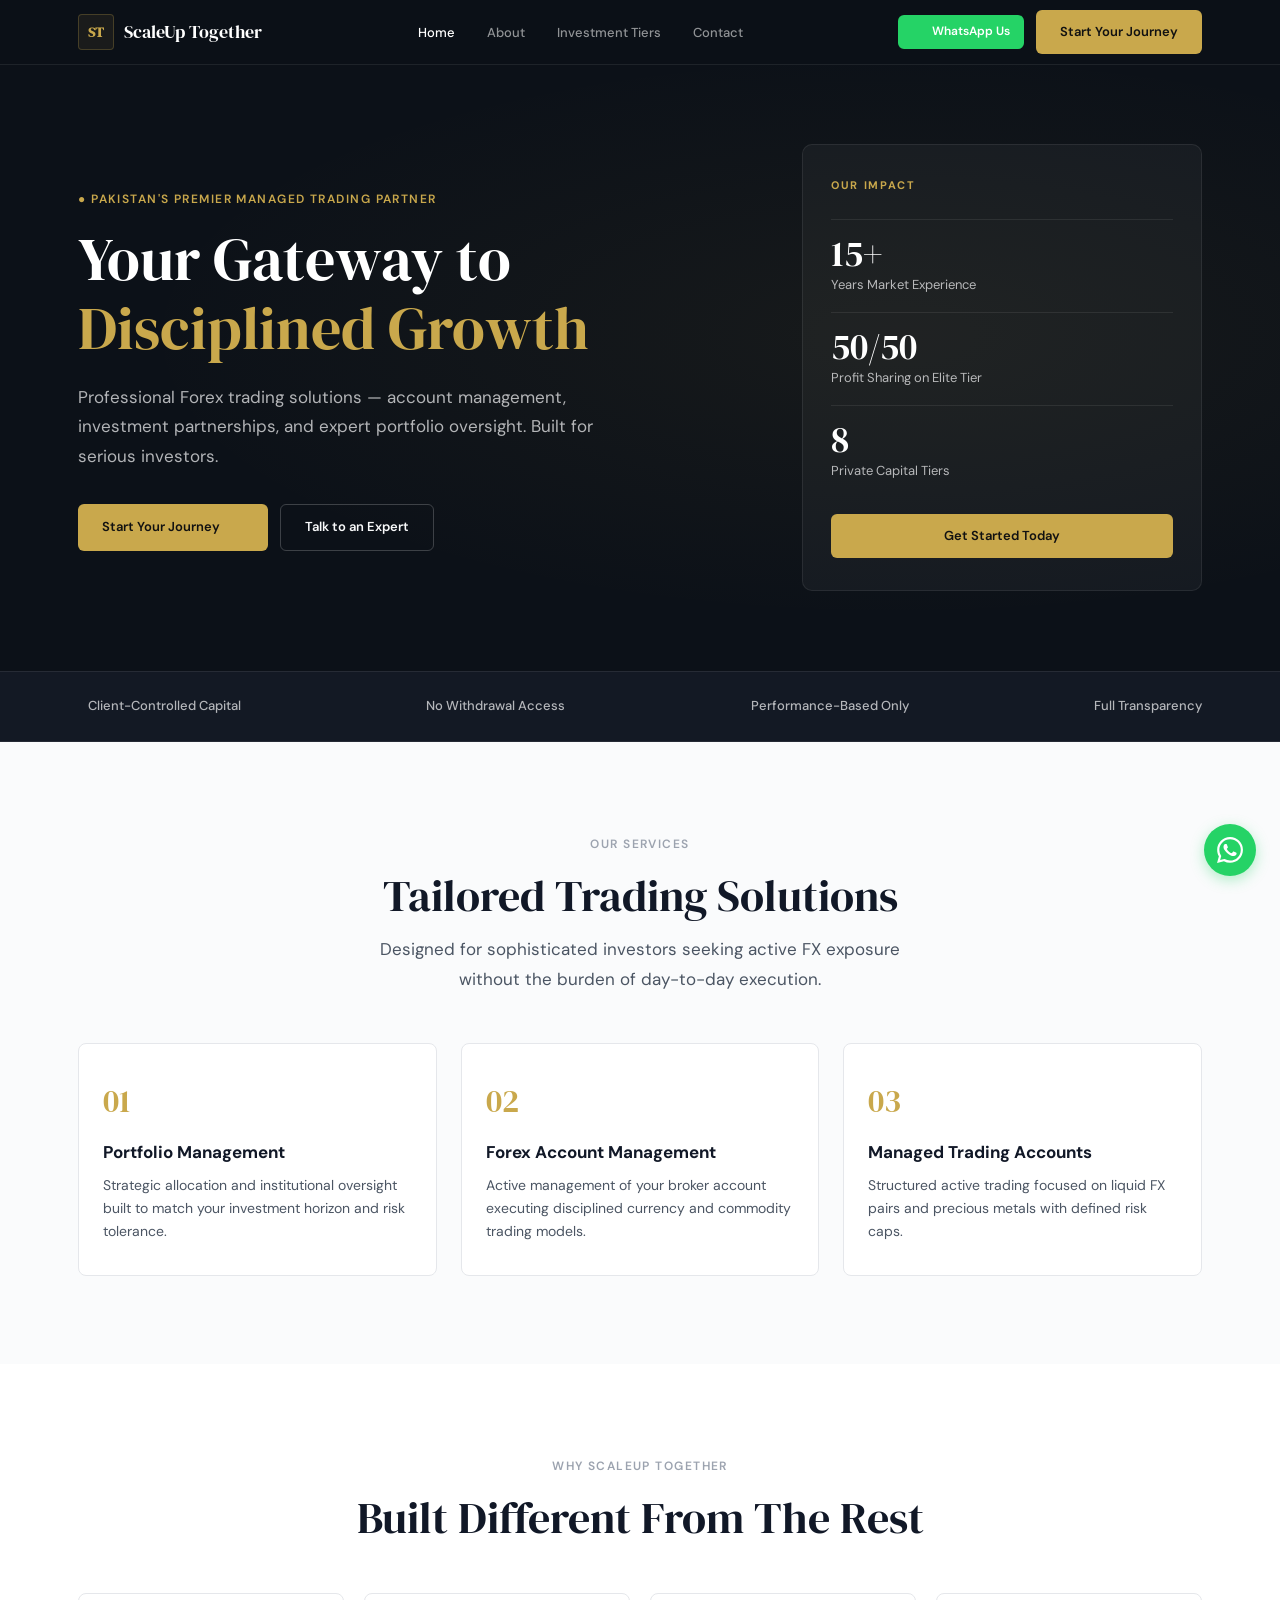
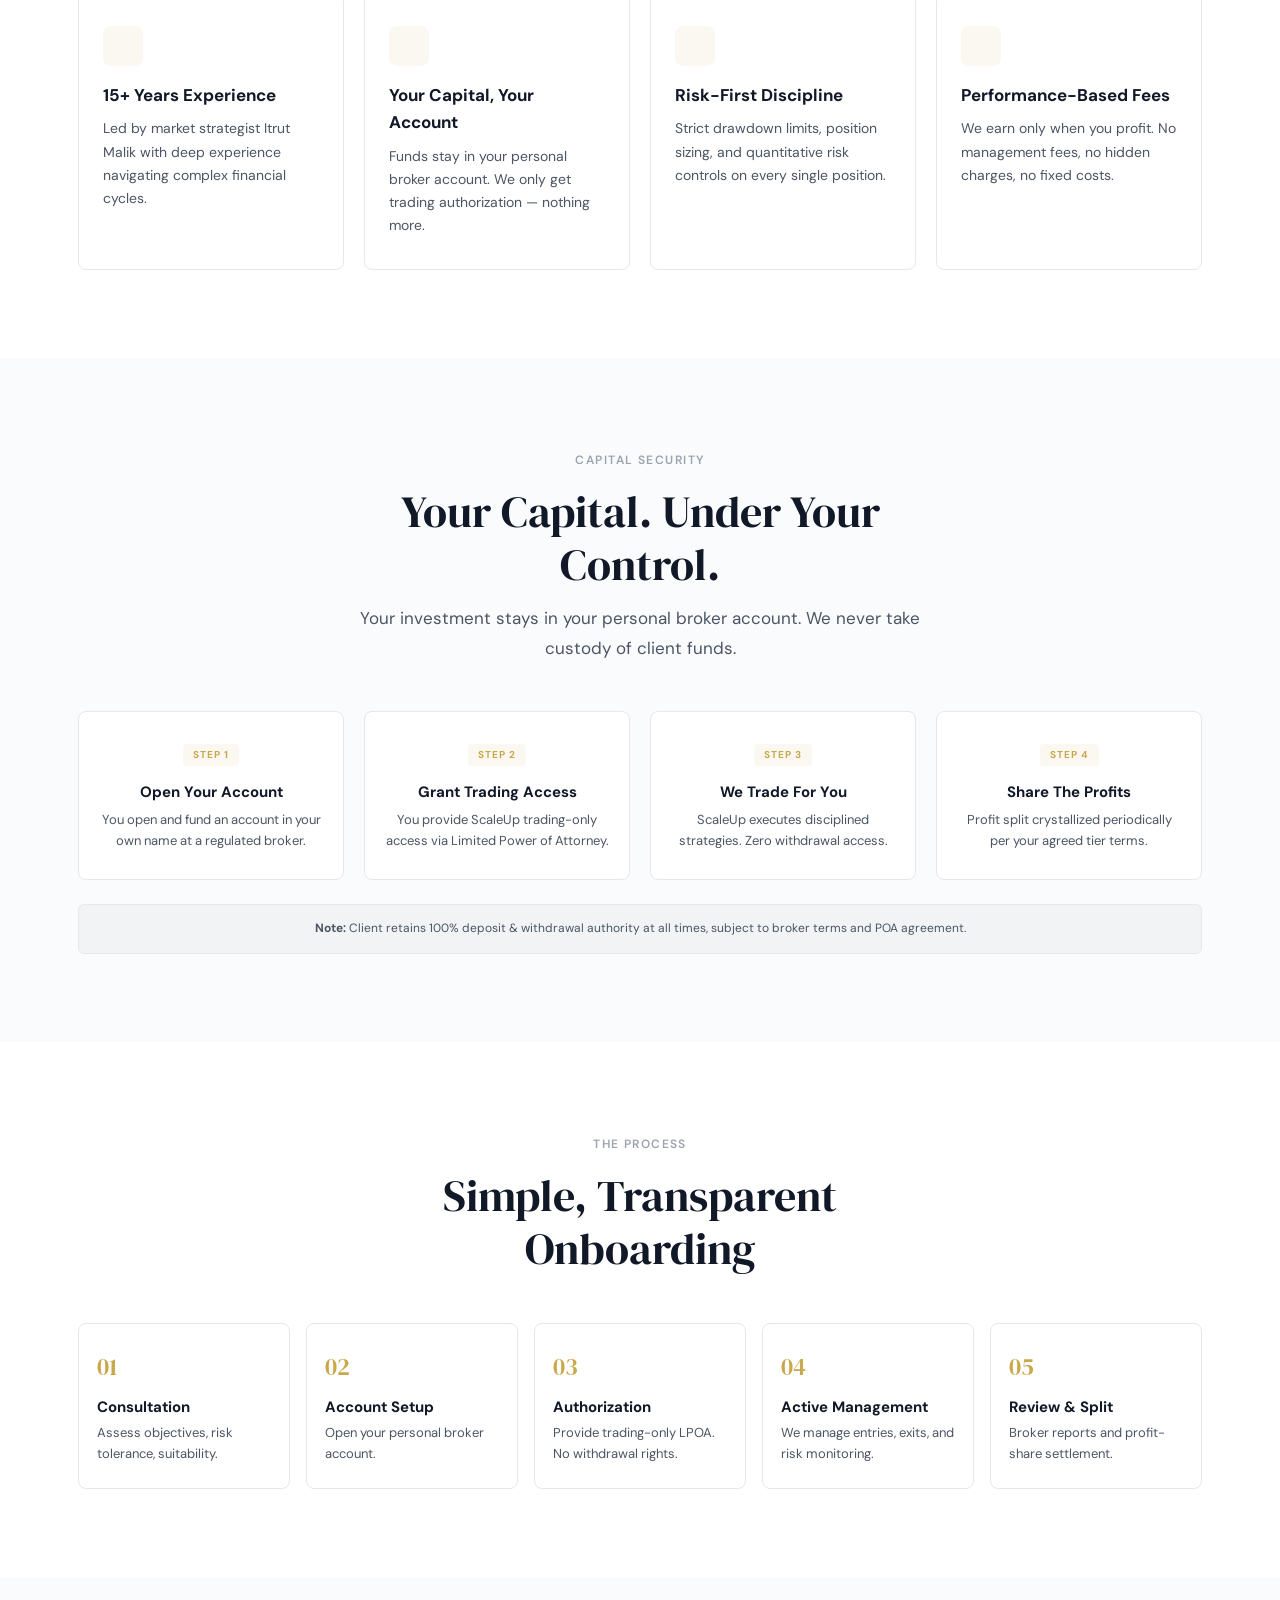
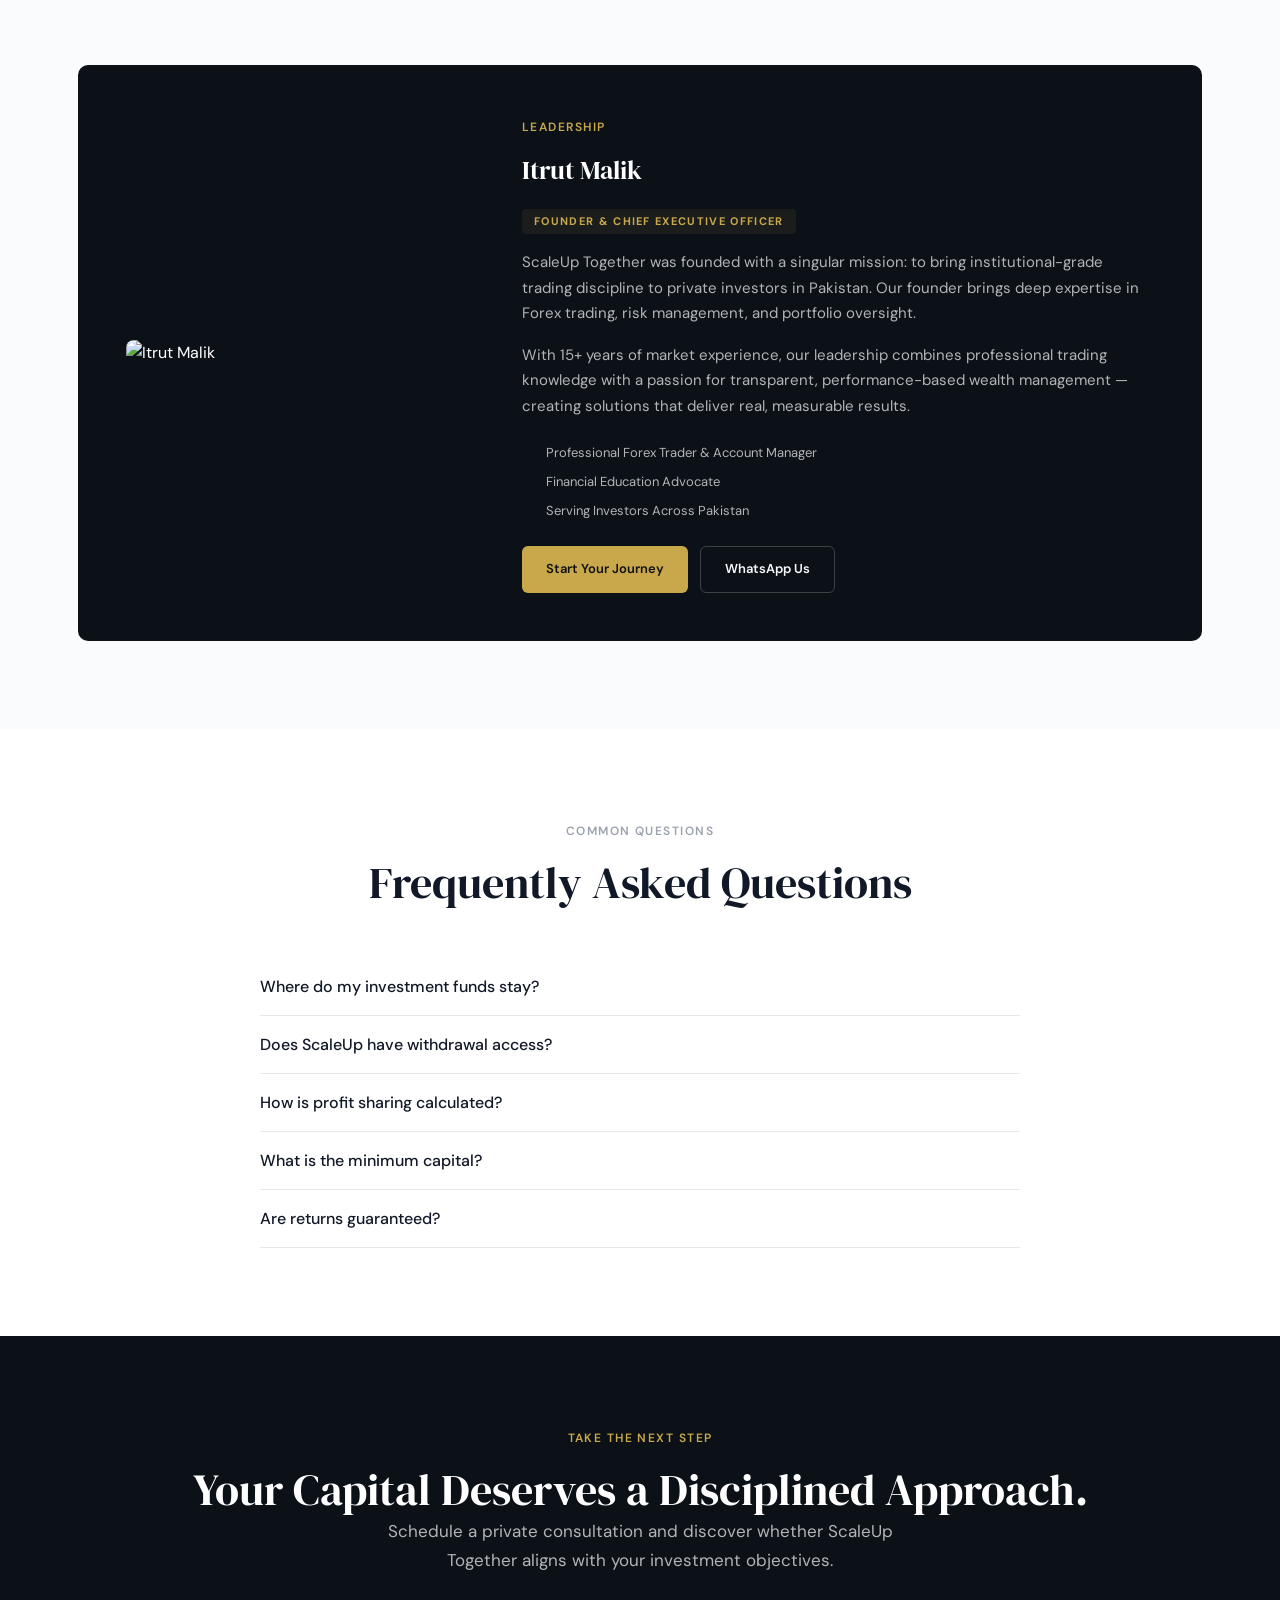
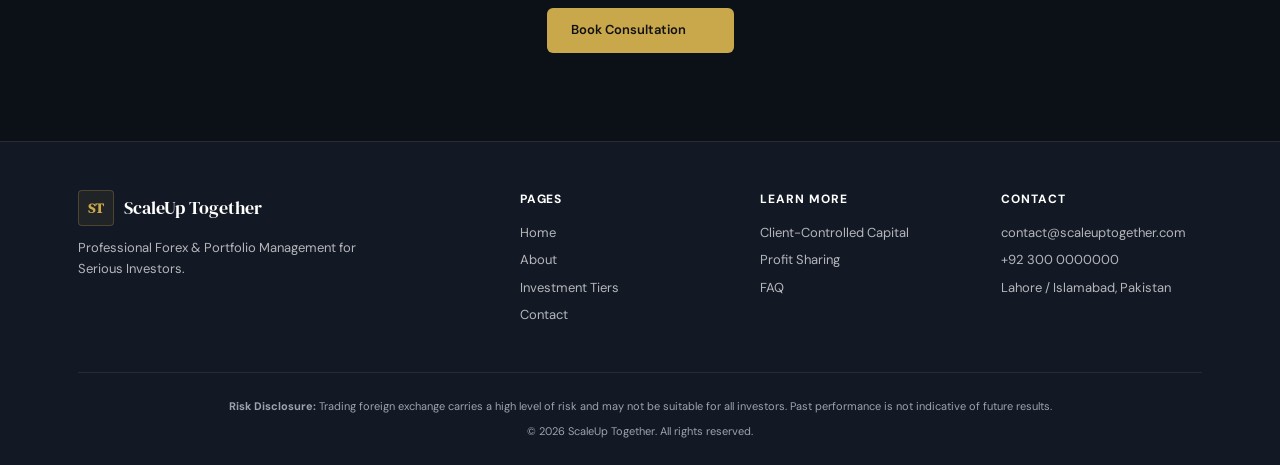
==== legacy-editorial-version/index.html @ 95b77bf8 "Initial commit: ScaleUp Together website Static HTML/CSS/JS site (Stena-template-inspired layout) fo" ====
<!DOCTYPE html>
<html lang="en">
<head>
  <meta charset="UTF-8">
  <meta name="viewport" content="width=device-width, initial-scale=1.0">
  <title>ScaleUp Together — Professional Forex & Portfolio Management</title>
  <meta name="description" content="Professional Forex, managed trading accounts and portfolio management for serious investors. Client-controlled capital.">
  <link rel="stylesheet" href="styles.css">
  <script src="https://unpkg.com/lucide@latest"></script>
  <script src="https://cdnjs.cloudflare.com/ajax/libs/gsap/3.12.5/gsap.min.js"></script>
  <script src="https://cdnjs.cloudflare.com/ajax/libs/gsap/3.12.5/ScrollTrigger.min.js"></script>
</head>
<body>

<!-- NAV -->
<nav class="nav">
  <div class="wrap">
    <a href="index.html" class="logo">
      <div class="logo-icon">ST</div>
      <span>ScaleUp Together</span>
    </a>
    <ul class="nav-links">
      <li><a href="index.html" class="on">Home</a></li>
      <li><a href="about.html">About</a></li>
      <li><a href="tiers.html">Investment Tiers</a></li>
      <li><a href="contact.html">Contact</a></li>
    </ul>
    <div class="nav-right">
      <a href="https://wa.me/923000000000" class="whatsapp-btn"><i data-lucide="message-circle" style="width:14px;height:14px;"></i> WhatsApp Us</a>
      <a href="contact.html" class="btn btn-gold">Start Your Journey</a>
      <button class="mobile-btn" aria-label="Menu"><i data-lucide="menu"></i></button>
    </div>
  </div>
</nav>

<!-- HERO -->
<header class="hero">
  <div class="wrap">
    <div>
      <div class="tag tag-gold">● Pakistan's Premier Managed Trading Partner</div>
      <h1 class="anim">Your Gateway to<br><em>Disciplined Growth</em></h1>
      <p class="sub sub-light anim">Professional Forex trading solutions — account management, investment partnerships, and expert portfolio oversight. Built for serious investors.</p>
      <div class="hero-btns anim">
        <a href="contact.html" class="btn btn-gold">Start Your Journey <i data-lucide="arrow-right" style="width:16px;height:16px;"></i></a>
        <a href="contact.html" class="btn btn-outline-light">Talk to an Expert</a>
      </div>
    </div>

    <div class="stats-card anim">
      <div class="stats-card-head">Our Impact</div>
      <div class="stat-block">
        <div class="stat-val">15+</div>
        <div class="stat-lbl">Years Market Experience</div>
      </div>
      <div class="stat-block">
        <div class="stat-val">50/50</div>
        <div class="stat-lbl">Profit Sharing on Elite Tier</div>
      </div>
      <div class="stat-block">
        <div class="stat-val">8</div>
        <div class="stat-lbl">Private Capital Tiers</div>
      </div>
      <a href="contact.html" class="btn btn-gold" style="width:100%; margin-top:1rem; justify-content:center;">Get Started Today</a>
    </div>
  </div>
</header>

<!-- TRUST BAR -->
<div class="trust-bar">
  <div class="wrap">
    <div class="trust-item"><i data-lucide="shield-check"></i><span>Client-Controlled Capital</span></div>
    <div class="trust-item"><i data-lucide="lock"></i><span>No Withdrawal Access</span></div>
    <div class="trust-item"><i data-lucide="trending-up"></i><span>Performance-Based Only</span></div>
    <div class="trust-item"><i data-lucide="eye"></i><span>Full Transparency</span></div>
  </div>
</div>

<!-- SERVICES (Light section) -->
<section class="sec sec-light" id="services">
  <div class="wrap">
    <div class="sec-head center">
      <div class="tag tag-dark">Our Services</div>
      <h2>Tailored Trading Solutions</h2>
      <p class="sub sub-dark" style="margin:0 auto;">Designed for sophisticated investors seeking active FX exposure without the burden of day-to-day execution.</p>
    </div>
    <div class="card-grid-3">
      <div class="card anim">
        <div class="card-num">01</div>
        <h4>Portfolio Management</h4>
        <p>Strategic allocation and institutional oversight built to match your investment horizon and risk tolerance.</p>
      </div>
      <div class="card anim">
        <div class="card-num">02</div>
        <h4>Forex Account Management</h4>
        <p>Active management of your broker account executing disciplined currency and commodity trading models.</p>
      </div>
      <div class="card anim">
        <div class="card-num">03</div>
        <h4>Managed Trading Accounts</h4>
        <p>Structured active trading focused on liquid FX pairs and precious metals with defined risk caps.</p>
      </div>
    </div>
  </div>
</section>

<!-- WHY CHOOSE US (White section) -->
<section class="sec sec-white">
  <div class="wrap">
    <div class="sec-head center">
      <div class="tag tag-dark">Why ScaleUp Together</div>
      <h2>Built Different From The Rest</h2>
    </div>
    <div class="card-grid-4">
      <div class="card anim">
        <div class="card-icon"><i data-lucide="award"></i></div>
        <h4>15+ Years Experience</h4>
        <p>Led by market strategist Itrut Malik with deep experience navigating complex financial cycles.</p>
      </div>
      <div class="card anim">
        <div class="card-icon"><i data-lucide="shield-check"></i></div>
        <h4>Your Capital, Your Account</h4>
        <p>Funds stay in your personal broker account. We only get trading authorization — nothing more.</p>
      </div>
      <div class="card anim">
        <div class="card-icon"><i data-lucide="bar-chart-3"></i></div>
        <h4>Risk-First Discipline</h4>
        <p>Strict drawdown limits, position sizing, and quantitative risk controls on every single position.</p>
      </div>
      <div class="card anim">
        <div class="card-icon"><i data-lucide="percent"></i></div>
        <h4>Performance-Based Fees</h4>
        <p>We earn only when you profit. No management fees, no hidden charges, no fixed costs.</p>
      </div>
    </div>
  </div>
</section>

<!-- CLIENT CONTROL (Light section) -->
<section class="sec sec-light" id="capital">
  <div class="wrap">
    <div class="sec-head center">
      <div class="tag tag-dark">Capital Security</div>
      <h2>Your Capital. Under Your Control.</h2>
      <p class="sub sub-dark" style="margin:0 auto;">Your investment stays in your personal broker account. We never take custody of client funds.</p>
    </div>
    <div class="flow-wrap">
      <div class="flow-card anim">
        <div class="flow-step">Step 1</div>
        <h4>Open Your Account</h4>
        <p>You open and fund an account in your own name at a regulated broker.</p>
      </div>
      <div class="flow-card anim">
        <div class="flow-step">Step 2</div>
        <h4>Grant Trading Access</h4>
        <p>You provide ScaleUp trading-only access via Limited Power of Attorney.</p>
      </div>
      <div class="flow-card anim">
        <div class="flow-step">Step 3</div>
        <h4>We Trade For You</h4>
        <p>ScaleUp executes disciplined strategies. Zero withdrawal access.</p>
      </div>
      <div class="flow-card anim">
        <div class="flow-step">Step 4</div>
        <h4>Share The Profits</h4>
        <p>Profit split crystallized periodically per your agreed tier terms.</p>
      </div>
    </div>
    <div class="notice">
      <strong>Note:</strong> Client retains 100% deposit & withdrawal authority at all times, subject to broker terms and POA agreement.
    </div>
  </div>
</section>

<!-- HOW IT WORKS -->
<section class="sec sec-white" id="process">
  <div class="wrap">
    <div class="sec-head center">
      <div class="tag tag-dark">The Process</div>
      <h2>Simple, Transparent Onboarding</h2>
    </div>
    <div class="steps">
      <div class="step anim"><div class="step-n">01</div><h4>Consultation</h4><p>Assess objectives, risk tolerance, suitability.</p></div>
      <div class="step anim"><div class="step-n">02</div><h4>Account Setup</h4><p>Open your personal broker account.</p></div>
      <div class="step anim"><div class="step-n">03</div><h4>Authorization</h4><p>Provide trading-only LPOA. No withdrawal rights.</p></div>
      <div class="step anim"><div class="step-n">04</div><h4>Active Management</h4><p>We manage entries, exits, and risk monitoring.</p></div>
      <div class="step anim"><div class="step-n">05</div><h4>Review & Split</h4><p>Broker reports and profit-share settlement.</p></div>
    </div>
  </div>
</section>

<!-- FOUNDER (Dark section) -->
<section class="sec sec-light" id="founder">
  <div class="wrap">
    <div class="founder-block anim">
      <div class="founder-img"><img src="assets/founder.png" alt="Itrut Malik"></div>
      <div>
        <div class="tag tag-gold">Leadership</div>
        <h3>Itrut Malik</h3>
        <div class="founder-role">Founder & Chief Executive Officer</div>
        <p class="founder-bio" style="margin-bottom:1rem;">ScaleUp Together was founded with a singular mission: to bring institutional-grade trading discipline to private investors in Pakistan. Our founder brings deep expertise in Forex trading, risk management, and portfolio oversight.</p>
        <p class="founder-bio">With 15+ years of market experience, our leadership combines professional trading knowledge with a passion for transparent, performance-based wealth management — creating solutions that deliver real, measurable results.</p>
        <div style="margin-top:1.5rem; display:flex; flex-direction:column; gap:0.5rem;">
          <div style="display:flex; align-items:center; gap:0.5rem; font-size:0.8125rem; color:var(--text-white-m);"><i data-lucide="trending-up" style="width:16px;height:16px;color:var(--gold);"></i> Professional Forex Trader & Account Manager</div>
          <div style="display:flex; align-items:center; gap:0.5rem; font-size:0.8125rem; color:var(--text-white-m);"><i data-lucide="users" style="width:16px;height:16px;color:var(--gold);"></i> Financial Education Advocate</div>
          <div style="display:flex; align-items:center; gap:0.5rem; font-size:0.8125rem; color:var(--text-white-m);"><i data-lucide="target" style="width:16px;height:16px;color:var(--gold);"></i> Serving Investors Across Pakistan</div>
        </div>
        <div style="margin-top:1.5rem; display:flex; gap:0.75rem;">
          <a href="contact.html" class="btn btn-gold">Start Your Journey</a>
          <a href="https://wa.me/923000000000" class="btn btn-outline-light">WhatsApp Us</a>
        </div>
      </div>
    </div>
  </div>
</section>

<!-- FAQ -->
<section class="sec sec-white" id="faq">
  <div class="wrap">
    <div class="sec-head center">
      <div class="tag tag-dark">Common Questions</div>
      <h2>Frequently Asked Questions</h2>
    </div>
    <div class="faq-list">
      <div class="faq-item"><button class="faq-btn"><span>Where do my investment funds stay?</span><i data-lucide="plus"></i></button><div class="faq-ans"><p>Your funds remain 100% in your own personal broker account. ScaleUp Together never takes custody of client capital.</p></div></div>
      <div class="faq-item"><button class="faq-btn"><span>Does ScaleUp have withdrawal access?</span><i data-lucide="plus"></i></button><div class="faq-ans"><p>No. You grant trading-only access via LPOA. Only you have deposit and withdrawal authority.</p></div></div>
      <div class="faq-item"><button class="faq-btn"><span>How is profit sharing calculated?</span><i data-lucide="plus"></i></button><div class="faq-ans"><p>Based on net-new profits using a High-Water Mark rule. Your share depends on your selected capital tier.</p></div></div>
      <div class="faq-item"><button class="faq-btn"><span>What is the minimum capital?</span><i data-lucide="plus"></i></button><div class="faq-ans"><p>The Starter Tier begins at $2,500. The recommended Elite Tier is $10,000 with an even 50/50 profit split.</p></div></div>
      <div class="faq-item"><button class="faq-btn"><span>Are returns guaranteed?</span><i data-lucide="plus"></i></button><div class="faq-ans"><p>No. Trading involves risk. We focus on disciplined risk management and capital preservation, not guarantees.</p></div></div>
    </div>
  </div>
</section>

<!-- CTA -->
<section class="cta-sec">
  <div class="wrap">
    <div class="tag tag-gold">Take The Next Step</div>
    <h2 class="anim" style="color:#fff;">Your Capital Deserves a Disciplined Approach.</h2>
    <p class="sub sub-light anim">Schedule a private consultation and discover whether ScaleUp Together aligns with your investment objectives.</p>
    <a href="contact.html" class="btn btn-gold anim">Book Consultation <i data-lucide="arrow-right" style="width:16px;height:16px;"></i></a>
  </div>
</section>

<!-- FOOTER -->
<footer class="footer">
  <div class="wrap">
    <div class="footer-grid">
      <div class="footer-brand">
        <div class="logo"><div class="logo-icon">ST</div><span>ScaleUp Together</span></div>
        <p>Professional Forex & Portfolio Management for Serious Investors.</p>
      </div>
      <div class="footer-col"><h5>Pages</h5><ul><li><a href="index.html">Home</a></li><li><a href="about.html">About</a></li><li><a href="tiers.html">Investment Tiers</a></li><li><a href="contact.html">Contact</a></li></ul></div>
      <div class="footer-col"><h5>Learn More</h5><ul><li><a href="#capital">Client-Controlled Capital</a></li><li><a href="tiers.html">Profit Sharing</a></li><li><a href="#faq">FAQ</a></li></ul></div>
      <div class="footer-col"><h5>Contact</h5><ul><li>contact@scaleuptogether.com</li><li>+92 300 0000000</li><li>Lahore / Islamabad, Pakistan</li></ul></div>
    </div>
    <div class="footer-bottom">
      <p><strong>Risk Disclosure:</strong> Trading foreign exchange carries a high level of risk and may not be suitable for all investors. Past performance is not indicative of future results.</p>
      <p style="margin-top:0.4rem;">&copy; 2026 ScaleUp Together. All rights reserved.</p>
    </div>
  </div>
</footer>

<!-- WhatsApp Float -->
<a href="https://wa.me/923000000000" class="wa-float" target="_blank" title="Chat on WhatsApp">
  <svg viewBox="0 0 24 24" fill="currentColor"><path d="M17.472 14.382c-.297-.149-1.758-.867-2.03-.967-.273-.099-.471-.148-.67.15-.197.297-.767.966-.94 1.164-.173.199-.347.223-.644.075-.297-.15-1.255-.463-2.39-1.475-.883-.788-1.48-1.761-1.653-2.059-.173-.297-.018-.458.13-.606.134-.133.298-.347.446-.52.149-.174.198-.298.298-.497.099-.198.05-.371-.025-.52-.075-.149-.669-1.612-.916-2.207-.242-.579-.487-.5-.669-.51-.173-.008-.371-.01-.57-.01-.198 0-.52.074-.792.372-.272.297-1.04 1.016-1.04 2.479 0 1.462 1.065 2.875 1.213 3.074.149.198 2.096 3.2 5.077 4.487.709.306 1.262.489 1.694.625.712.227 1.36.195 1.871.118.571-.085 1.758-.719 2.006-1.413.248-.694.248-1.289.173-1.413-.074-.124-.272-.198-.57-.347m-5.421 7.403h-.004a9.87 9.87 0 01-5.031-1.378l-.361-.214-3.741.982.998-3.648-.235-.374a9.86 9.86 0 01-1.51-5.26c.001-5.45 4.436-9.884 9.888-9.884 2.64 0 5.122 1.03 6.988 2.898a9.825 9.825 0 012.893 6.994c-.003 5.45-4.437 9.884-9.885 9.884m8.413-18.297A11.815 11.815 0 0012.05 0C5.495 0 .16 5.335.157 11.892c0 2.096.547 4.142 1.588 5.945L.057 24l6.305-1.654a11.882 11.882 0 005.683 1.448h.005c6.554 0 11.89-5.335 11.893-11.893a11.821 11.821 0 00-3.48-8.413Z"/></svg>
</a>

<script src="app.js"></script>
</body>
</html>
---- legacy-editorial-version/styles.css ----
/*
  ScaleUp Together — Design System v3
  Direction: SM Trading Hub structure + Precision FX clean professional feel
  Mix of dark hero areas with clean white content sections
  Subtle gold accents (not overwhelming), professional sans-serif typography
*/

@import url('https://fonts.googleapis.com/css2?family=DM+Sans:ital,opsz,wght@0,9..40,300;0,9..40,400;0,9..40,500;0,9..40,600;0,9..40,700;1,9..40,400&family=DM+Serif+Display:ital@0;1&display=swap');

:root {
  /* Dark palette (hero, nav, footer) */
  --dark-900: #0C1118;
  --dark-800: #131924;
  --dark-700: #1B2332;
  --dark-600: #243044;
  --dark-500: #334155;

  /* Light palette (content sections) */
  --light-50:  #FAFBFC;
  --light-100: #F1F3F5;
  --light-200: #E5E8EC;
  --light-300: #D1D5DB;

  /* Accent */
  --gold:      #C9A84C;
  --gold-soft: #D4B96A;
  --gold-bg:   rgba(201, 168, 76, 0.08);
  --gold-border: rgba(201, 168, 76, 0.25);

  /* Text */
  --text-dark:   #111827;
  --text-body:   #4B5563;
  --text-muted:  #9CA3AF;
  --text-white:  #F9FAFB;
  --text-white-m: rgba(249, 250, 251, 0.7);

  /* Borders */
  --border-dark:  rgba(255,255,255,0.08);
  --border-light: #E5E7EB;

  /* Fonts */
  --heading: 'DM Serif Display', Georgia, serif;
  --body:    'DM Sans', -apple-system, BlinkMacSystemFont, sans-serif;

  --ease: cubic-bezier(0.16, 1, 0.3, 1);
}

/* Reset */
*, *::before, *::after { box-sizing: border-box; margin: 0; padding: 0; }
html { font-size: 16px; scroll-behavior: smooth; }
body { font-family: var(--body); line-height: 1.6; color: var(--text-dark); -webkit-font-smoothing: antialiased; overflow-x: hidden; background: #fff; }
a { color: inherit; text-decoration: none; }
ul { list-style: none; }
img { max-width: 100%; display: block; }
button { cursor: pointer; border: none; background: none; font-family: inherit; }

/* Typography */
h1, h2, h3 { font-family: var(--heading); font-weight: 400; }
h1 { font-size: clamp(2.5rem, 5vw, 3.75rem); line-height: 1.15; }
h2 { font-size: clamp(2rem, 3.5vw, 2.75rem); line-height: 1.2; }
h3 { font-size: clamp(1.375rem, 2vw, 1.75rem); line-height: 1.3; }

.tag {
  display: inline-flex;
  align-items: center;
  gap: 6px;
  font-size: 0.75rem;
  font-weight: 600;
  text-transform: uppercase;
  letter-spacing: 0.12em;
  margin-bottom: 1rem;
}
.tag-gold { color: var(--gold); }
.tag-dark { color: var(--text-muted); }

.sub { font-size: 1.0625rem; line-height: 1.75; max-width: 560px; }
.sub-light { color: var(--text-white-m); }
.sub-dark { color: var(--text-body); }

/* Layout */
.wrap { max-width: 1180px; margin: 0 auto; padding: 0 1.75rem; }
.sec { padding: 5.5rem 0; }
.sec-dark { background: var(--dark-900); color: var(--text-white); }
.sec-light { background: var(--light-50); }
.sec-white { background: #FFFFFF; }

/* Buttons */
.btn {
  display: inline-flex; align-items: center; gap: 0.5rem;
  padding: 0.75rem 1.5rem;
  font-size: 0.8125rem; font-weight: 600;
  border-radius: 6px;
  transition: all 0.25s var(--ease);
}
.btn-gold {
  background: var(--gold);
  color: #111;
}
.btn-gold:hover { background: var(--gold-soft); transform: translateY(-1px); box-shadow: 0 6px 20px rgba(201,168,76,0.25); }

.btn-outline-light {
  background: transparent;
  color: var(--text-white);
  border: 1px solid rgba(255,255,255,0.2);
}
.btn-outline-light:hover { border-color: var(--gold); color: var(--gold); }

.btn-outline-dark {
  background: transparent;
  color: var(--text-dark);
  border: 1px solid var(--border-light);
}
.btn-outline-dark:hover { border-color: var(--gold); color: var(--gold); }

.btn-dark {
  background: var(--dark-900);
  color: #fff;
}
.btn-dark:hover { background: var(--dark-800); }

/* ═══ NAV ═══ */
.nav {
  position: fixed; top: 0; left: 0; right: 0; z-index: 100;
  background: rgba(12, 17, 24, 0.95);
  backdrop-filter: blur(12px);
  border-bottom: 1px solid var(--border-dark);
}
.nav .wrap {
  display: flex; align-items: center; justify-content: space-between;
  height: 64px;
}
.logo { display: flex; align-items: center; gap: 10px; }
.logo-icon {
  width: 36px; height: 36px;
  background: var(--gold-bg);
  border: 1px solid var(--gold-border);
  display: flex; align-items: center; justify-content: center;
  border-radius: 4px;
  font-family: var(--heading); font-size: 0.875rem; color: var(--gold); font-weight: 700;
}
.logo span { font-family: var(--heading); font-size: 1.125rem; color: #fff; }

.nav-links { display: flex; gap: 2rem; }
.nav-links a {
  font-size: 0.8125rem; font-weight: 500; color: rgba(255,255,255,0.55);
  transition: color 0.2s;
}
.nav-links a:hover, .nav-links a.on { color: #fff; }

.nav-right { display: flex; align-items: center; gap: 0.75rem; }
.whatsapp-btn {
  display: inline-flex; align-items: center; gap: 6px;
  padding: 7px 14px;
  background: #25D366; color: #fff;
  border-radius: 6px; font-size: 0.75rem; font-weight: 600;
}
.whatsapp-btn:hover { background: #22c55e; }

.mobile-btn { display: none; color: #fff; font-size: 1.375rem; }

/* ═══ HERO ═══ */
.hero {
  background: var(--dark-900);
  padding: 9rem 0 5rem 0;
  position: relative;
  overflow: hidden;
}
.hero::before {
  content: '';
  position: absolute; inset: 0;
  background: radial-gradient(ellipse at 70% 50%, rgba(201,168,76,0.06) 0%, transparent 60%);
}
.hero .wrap {
  display: grid; grid-template-columns: 1fr 400px; gap: 3rem; align-items: center;
  position: relative; z-index: 1;
}

.hero h1 { color: #fff; margin-bottom: 1.25rem; }
.hero h1 em { color: var(--gold); font-style: normal; }
.hero .sub { margin-bottom: 2rem; }
.hero-btns { display: flex; gap: 0.75rem; flex-wrap: wrap; }

/* Stats card (SM Trading Hub inspired) */
.stats-card {
  background: rgba(255,255,255,0.04);
  border: 1px solid var(--border-dark);
  border-radius: 10px;
  padding: 2rem 1.75rem;
}
.stats-card-head {
  font-size: 0.6875rem; font-weight: 700; text-transform: uppercase;
  letter-spacing: 0.15em; color: var(--gold);
  margin-bottom: 1.5rem;
}
.stat-block {
  border-top: 1px solid var(--border-dark);
  padding: 1rem 0;
}
.stat-block:first-of-type { border-top: none; padding-top: 0; }
.stat-val {
  font-family: var(--heading);
  font-size: 2.25rem;
  color: #fff;
  line-height: 1;
  margin-bottom: 0.2rem;
}
.stat-lbl {
  font-size: 0.8125rem;
  color: var(--text-white-m);
}

/* ═══ TRUST BAR ═══ */
.trust-bar {
  background: var(--dark-800);
  border-top: 1px solid var(--border-dark);
  border-bottom: 1px solid var(--border-dark);
  padding: 1.5rem 0;
}
.trust-bar .wrap {
  display: flex; justify-content: space-between; align-items: center;
  flex-wrap: wrap; gap: 1rem;
}
.trust-item {
  display: flex; align-items: center; gap: 0.625rem;
}
.trust-item svg { width: 20px; height: 20px; color: var(--gold); }
.trust-item span {
  font-size: 0.8125rem; font-weight: 500; color: var(--text-white-m);
}

/* ═══ LIGHT SECTION CARDS ═══ */
.sec-head {
  max-width: 580px;
  margin-bottom: 3rem;
}
.sec-head.center { text-align: center; margin-left: auto; margin-right: auto; }
.sec-head h2 { margin-bottom: 0.75rem; }

.card-grid-3 { display: grid; grid-template-columns: repeat(3,1fr); gap: 1.5rem; }
.card-grid-4 { display: grid; grid-template-columns: repeat(4,1fr); gap: 1.25rem; }

.card {
  background: #fff;
  border: 1px solid var(--border-light);
  border-radius: 8px;
  padding: 2rem 1.5rem;
  transition: all 0.3s var(--ease);
}
.card:hover { border-color: var(--gold-border); box-shadow: 0 4px 16px rgba(0,0,0,0.06); transform: translateY(-2px); }

.card-num {
  font-family: var(--heading);
  font-size: 2rem;
  color: var(--gold);
  margin-bottom: 0.75rem;
}

.card h4 {
  font-family: var(--body);
  font-size: 1.0625rem; font-weight: 700;
  color: var(--text-dark);
  margin-bottom: 0.5rem;
}
.card p { font-size: 0.875rem; color: var(--text-body); line-height: 1.65; }

.card-icon {
  width: 40px; height: 40px;
  background: var(--gold-bg);
  border-radius: 8px;
  display: flex; align-items: center; justify-content: center;
  margin-bottom: 1rem;
}
.card-icon svg { width: 20px; height: 20px; color: var(--gold); }

.card-dark {
  background: var(--dark-800);
  border-color: var(--border-dark);
}
.card-dark h4 { color: #fff; }
.card-dark p { color: var(--text-white-m); }
.card-dark:hover { border-color: var(--gold-border); }

/* ═══ FLOW (Capital Control) ═══ */
.flow-wrap {
  display: grid; grid-template-columns: repeat(4,1fr); gap: 1.25rem;
}
.flow-card {
  background: #fff;
  border: 1px solid var(--border-light);
  border-radius: 8px;
  padding: 1.75rem 1.25rem;
  text-align: center;
  position: relative;
}
.flow-step {
  display: inline-block;
  font-size: 0.625rem; font-weight: 700; text-transform: uppercase;
  letter-spacing: 0.1em;
  background: var(--gold-bg);
  color: var(--gold);
  padding: 3px 10px;
  border-radius: 4px;
  margin-bottom: 0.875rem;
}
.flow-card h4 {
  font-family: var(--body); font-weight: 700; font-size: 0.9375rem;
  color: var(--text-dark);
  margin-bottom: 0.35rem;
}
.flow-card p { font-size: 0.8125rem; color: var(--text-body); }

.notice {
  margin-top: 1.5rem;
  padding: 0.875rem 1rem;
  background: var(--light-100);
  border: 1px solid var(--border-light);
  border-radius: 6px;
  font-size: 0.75rem; color: var(--text-body);
  text-align: center;
}

/* ═══ TIER CARDS ═══ */
.tier {
  background: #fff;
  border: 1px solid var(--border-light);
  border-radius: 8px;
  padding: 2rem 1.5rem;
  display: flex; flex-direction: column;
  transition: all 0.3s var(--ease);
  position: relative;
}
.tier:hover { border-color: var(--gold-border); transform: translateY(-2px); box-shadow: 0 4px 20px rgba(0,0,0,0.06); }

.tier.pop {
  border-color: var(--gold);
  box-shadow: 0 0 0 1px var(--gold), 0 4px 20px rgba(201,168,76,0.12);
}
.pop-badge {
  position: absolute; top: -11px; left: 50%; transform: translateX(-50%);
  background: var(--gold); color: #111;
  font-size: 0.5625rem; font-weight: 700; text-transform: uppercase;
  letter-spacing: 0.1em;
  padding: 3px 12px; border-radius: 4px; white-space: nowrap;
}
.tier-name { font-family: var(--heading); font-size: 1.5rem; color: var(--text-dark); }
.tier-amt { font-size: 1.125rem; font-weight: 700; color: var(--gold); margin-bottom: 1.25rem; }
.tier-rows {
  border-top: 1px solid var(--border-light);
  border-bottom: 1px solid var(--border-light);
  padding: 0.75rem 0;
  margin-bottom: 1.25rem;
}
.tier-row { display: flex; justify-content: space-between; font-size: 0.8125rem; padding: 0.25rem 0; }
.tier-row .lbl { color: var(--text-body); }
.tier-row .val { font-weight: 600; color: var(--text-dark); }
.tier .btn { width: 100%; margin-top: auto; justify-content: center; }

/* ═══ CALCULATOR ═══ */
.calc {
  background: var(--dark-900);
  border: 1px solid var(--border-dark);
  border-radius: 10px;
  padding: 2.5rem 2rem;
  max-width: 880px;
  margin: 0 auto;
}
.calc-inner { display: grid; grid-template-columns: 1fr 1fr; gap: 2.5rem; align-items: center; }
.calc label { font-size: 0.6875rem; font-weight: 600; text-transform: uppercase; letter-spacing: 0.08em; color: var(--text-muted); margin-bottom: 0.4rem; display: block; }
.calc-val { font-family: var(--heading); font-size: 1.75rem; color: #fff; margin-bottom: 1rem; }
.range {
  width: 100%; height: 4px; background: var(--dark-600);
  border-radius: 2px; -webkit-appearance: none; outline: none; margin-bottom: 1.5rem;
}
.range::-webkit-slider-thumb {
  -webkit-appearance: none; width: 18px; height: 18px;
  border-radius: 50%; background: var(--gold); cursor: pointer;
}
.calc-out {
  background: var(--dark-800); border: 1px solid var(--border-dark);
  border-radius: 8px; padding: 1.5rem;
}
.calc-row {
  display: flex; justify-content: space-between; align-items: center;
  padding: 0.625rem 0; border-bottom: 1px solid var(--border-dark);
  font-size: 0.8125rem;
}
.calc-row:last-of-type { border-bottom: none; }
.calc-row .lbl { color: var(--text-white-m); }
.calc-row .val { font-weight: 600; color: #fff; }
.calc-row .hl { font-family: var(--heading); font-size: 1.25rem; color: var(--gold); }

/* ═══ STEPS ═══ */
.steps { display: grid; grid-template-columns: repeat(5,1fr); gap: 1rem; }
.step {
  background: #fff; border: 1px solid var(--border-light); border-radius: 8px;
  padding: 1.5rem 1.125rem;
  transition: all 0.3s var(--ease);
}
.step:hover { border-color: var(--gold-border); }
.step-n { font-family: var(--heading); font-size: 1.5rem; color: var(--gold); margin-bottom: 0.5rem; }
.step h4 { font-family: var(--body); font-weight: 700; font-size: 0.9375rem; margin-bottom: 0.25rem; color: var(--text-dark); }
.step p { font-size: 0.8125rem; color: var(--text-body); }

/* ═══ SPLIT SECTION (image + text) ═══ */
.split { display: grid; grid-template-columns: 1fr 1fr; gap: 4rem; align-items: center; }
.split-img {
  border-radius: 8px; overflow: hidden;
  border: 1px solid var(--border-light);
}
.split-img img { width: 100%; }

.principle {
  margin-bottom: 1.5rem;
  padding-left: 1rem;
  border-left: 2px solid var(--gold-border);
}
.principle h4 { font-family: var(--body); font-weight: 700; font-size: 1rem; color: var(--text-dark); margin-bottom: 0.2rem; }
.principle p { font-size: 0.875rem; color: var(--text-body); }

/* ═══ FOUNDER ═══ */
.founder-block {
  display: grid; grid-template-columns: 340px 1fr; gap: 3.5rem; align-items: center;
  background: var(--dark-900); border-radius: 10px;
  padding: 3rem; color: #fff;
}
.founder-img { border-radius: 8px; overflow: hidden; }
.founder-img img { width: 100%; }
.founder-role {
  display: inline-block; font-size: 0.6875rem; font-weight: 700;
  text-transform: uppercase; letter-spacing: 0.12em;
  background: var(--gold-bg); color: var(--gold);
  padding: 4px 12px; border-radius: 4px;
  margin-bottom: 1rem;
}
.founder-block h3 { color: #fff; margin-bottom: 1.25rem; }
.founder-quote {
  font-family: var(--heading);
  font-size: 1.25rem;
  font-style: italic;
  color: rgba(255,255,255,0.85);
  line-height: 1.5;
  margin-bottom: 1.25rem;
  padding-left: 1rem;
  border-left: 2px solid var(--gold-border);
}
.founder-bio { font-size: 0.9375rem; color: var(--text-white-m); line-height: 1.7; }

/* ═══ FAQ ═══ */
.faq-list { max-width: 760px; margin: 0 auto; }
.faq-item { border-bottom: 1px solid var(--border-light); }
.faq-btn {
  width: 100%; padding: 1.125rem 0;
  display: flex; justify-content: space-between; align-items: center;
  text-align: left; font-size: 1rem; font-weight: 500; color: var(--text-dark);
}
.faq-btn:hover { color: var(--gold); }
.faq-btn svg { width: 18px; height: 18px; color: var(--gold); flex-shrink: 0; transition: transform 0.3s; }
.faq-item.open .faq-btn svg { transform: rotate(45deg); }
.faq-ans { max-height: 0; overflow: hidden; transition: max-height 0.35s ease; }
.faq-ans p { padding-bottom: 1.125rem; font-size: 0.875rem; color: var(--text-body); line-height: 1.65; }

/* ═══ CTA ═══ */
.cta-sec {
  background: var(--dark-900);
  padding: 5.5rem 0;
  text-align: center;
  color: #fff;
}
.cta-sec .sub { margin: 0 auto 2rem auto; }

/* ═══ FOOTER ═══ */
.footer {
  background: var(--dark-800);
  border-top: 1px solid var(--border-dark);
  padding: 3rem 0 1.5rem 0;
  color: var(--text-white-m);
  font-size: 0.8125rem;
}
.footer-grid {
  display: grid; grid-template-columns: 2fr repeat(3,1fr); gap: 2.5rem;
  margin-bottom: 2.5rem;
}
.footer-brand p { margin-top: 0.75rem; max-width: 280px; font-size: 0.8125rem; }
.footer-col h5 {
  font-family: var(--body); font-size: 0.75rem; font-weight: 700;
  text-transform: uppercase; letter-spacing: 0.08em;
  color: #fff; margin-bottom: 0.875rem;
}
.footer-col li { margin-bottom: 0.4rem; }
.footer-col a:hover { color: var(--gold); }

.footer-bottom {
  border-top: 1px solid var(--border-dark);
  padding-top: 1.5rem;
  text-align: center;
  font-size: 0.6875rem;
  color: var(--text-muted);
  line-height: 1.7;
}

/* ═══ CONTACT ═══ */
.contact-grid { display: grid; grid-template-columns: 1fr 1fr; gap: 3rem; }
.contact-form { background: #fff; border: 1px solid var(--border-light); border-radius: 8px; padding: 2.25rem 2rem; }
.field { margin-bottom: 1rem; }
.field label { display: block; font-size: 0.6875rem; font-weight: 600; text-transform: uppercase; letter-spacing: 0.06em; color: var(--text-body); margin-bottom: 0.3rem; }
.field input, .field select, .field textarea {
  width: 100%; padding: 0.75rem 0.875rem;
  background: var(--light-50); border: 1px solid var(--border-light);
  border-radius: 6px; color: var(--text-dark);
  font-family: var(--body); font-size: 0.875rem; outline: none;
}
.field input:focus, .field select:focus, .field textarea:focus { border-color: var(--gold); }

.info-card {
  background: #fff; border: 1px solid var(--border-light); border-radius: 8px;
  padding: 1.25rem; margin-bottom: 0.75rem;
  display: flex; gap: 0.875rem; align-items: flex-start;
}
.info-card svg { width: 20px; height: 20px; color: var(--gold); flex-shrink: 0; margin-top: 2px; }
.info-card h4 { font-family: var(--body); font-weight: 700; font-size: 0.9375rem; color: var(--text-dark); margin-bottom: 0.15rem; }
.info-card p { font-size: 0.8125rem; color: var(--text-body); }

/* About page */
.about-hero { background: var(--dark-900); padding: 9rem 0 4rem 0; color: #fff; }
.about-grid { display: grid; grid-template-columns: 360px 1fr; gap: 3.5rem; align-items: start; }
.about-photo { border-radius: 8px; overflow: hidden; position: sticky; top: 90px; }
.about-vals { display: grid; grid-template-columns: 1fr 1fr; gap: 1rem; margin-top: 2rem; }

/* Whatsapp floating */
.wa-float {
  position: fixed; bottom: 24px; right: 24px; z-index: 999;
  width: 52px; height: 52px;
  background: #25D366; border-radius: 50%;
  display: flex; align-items: center; justify-content: center;
  box-shadow: 0 4px 14px rgba(37,211,102,0.35);
  transition: transform 0.2s;
}
.wa-float:hover { transform: scale(1.08); }
.wa-float svg { width: 26px; height: 26px; color: #fff; }

/* ═══ RESPONSIVE ═══ */
@media (max-width: 1024px) {
  .hero .wrap { grid-template-columns: 1fr; }
  .stats-card { max-width: 400px; }
  .card-grid-4, .flow-wrap { grid-template-columns: repeat(2,1fr); }
  .steps { grid-template-columns: repeat(3,1fr); }
  .split, .founder-block, .about-grid, .contact-grid, .calc-inner { grid-template-columns: 1fr; }
  .footer-grid { grid-template-columns: 1fr 1fr; }
}

@media (max-width: 768px) {
  .nav-links { display: none; }
  .mobile-btn { display: block; }
  .card-grid-3, .card-grid-4, .flow-wrap, .steps, .about-vals { grid-template-columns: 1fr; }
  .footer-grid { grid-template-columns: 1fr; }
  .sec { padding: 3.5rem 0; }
  .hero { padding: 7rem 0 3rem 0; }
}
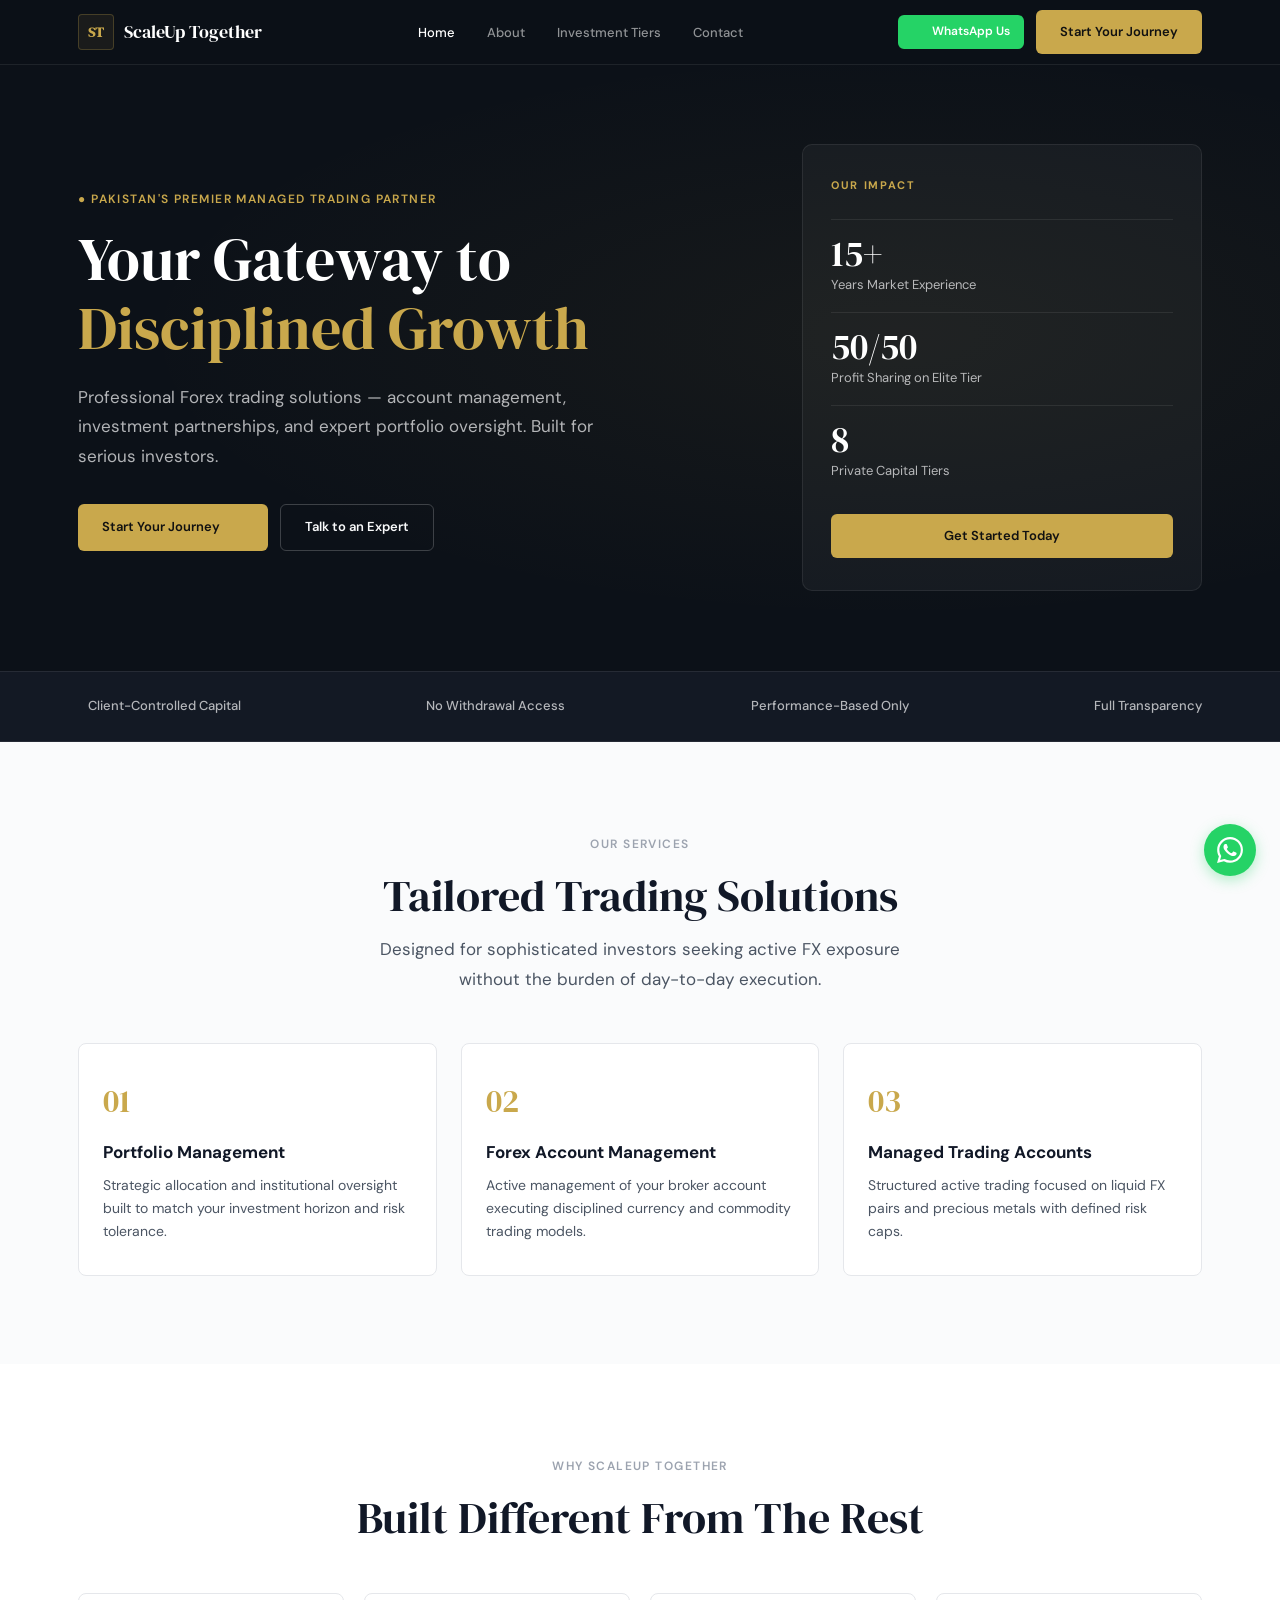
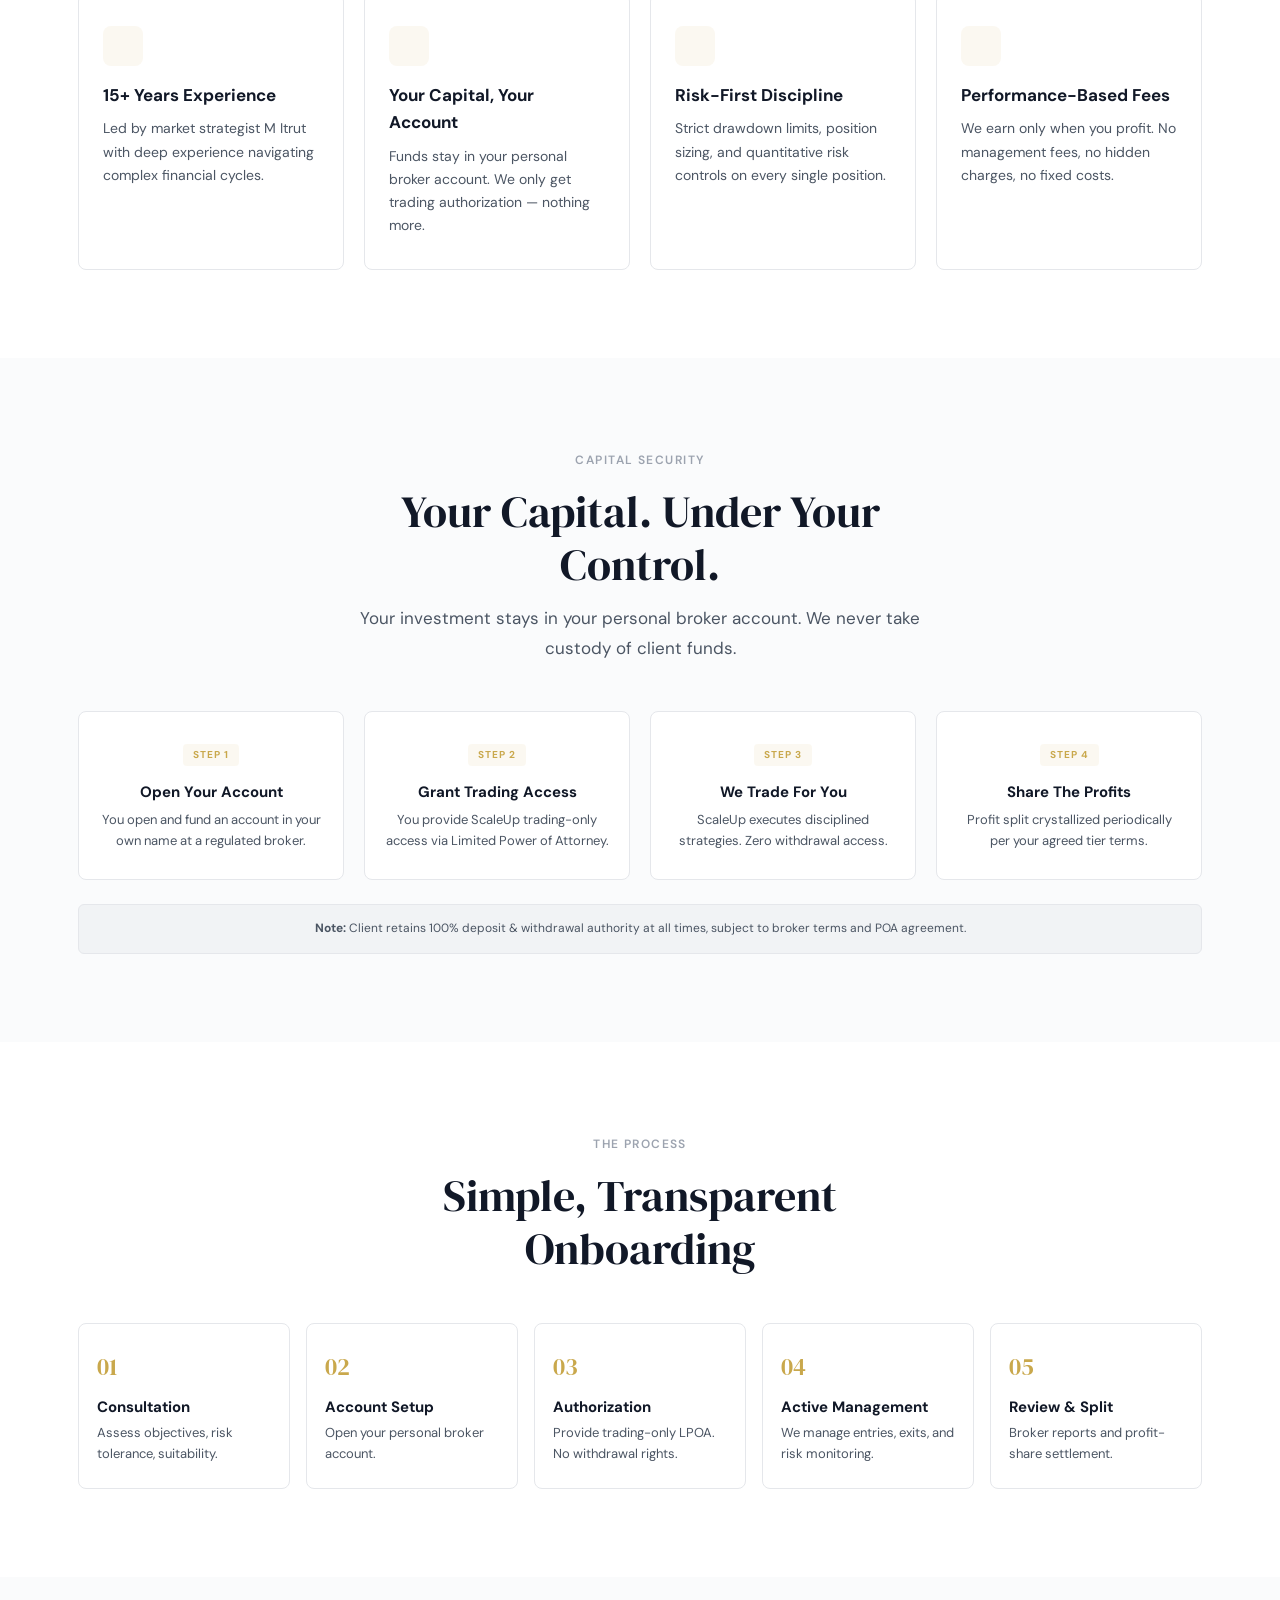
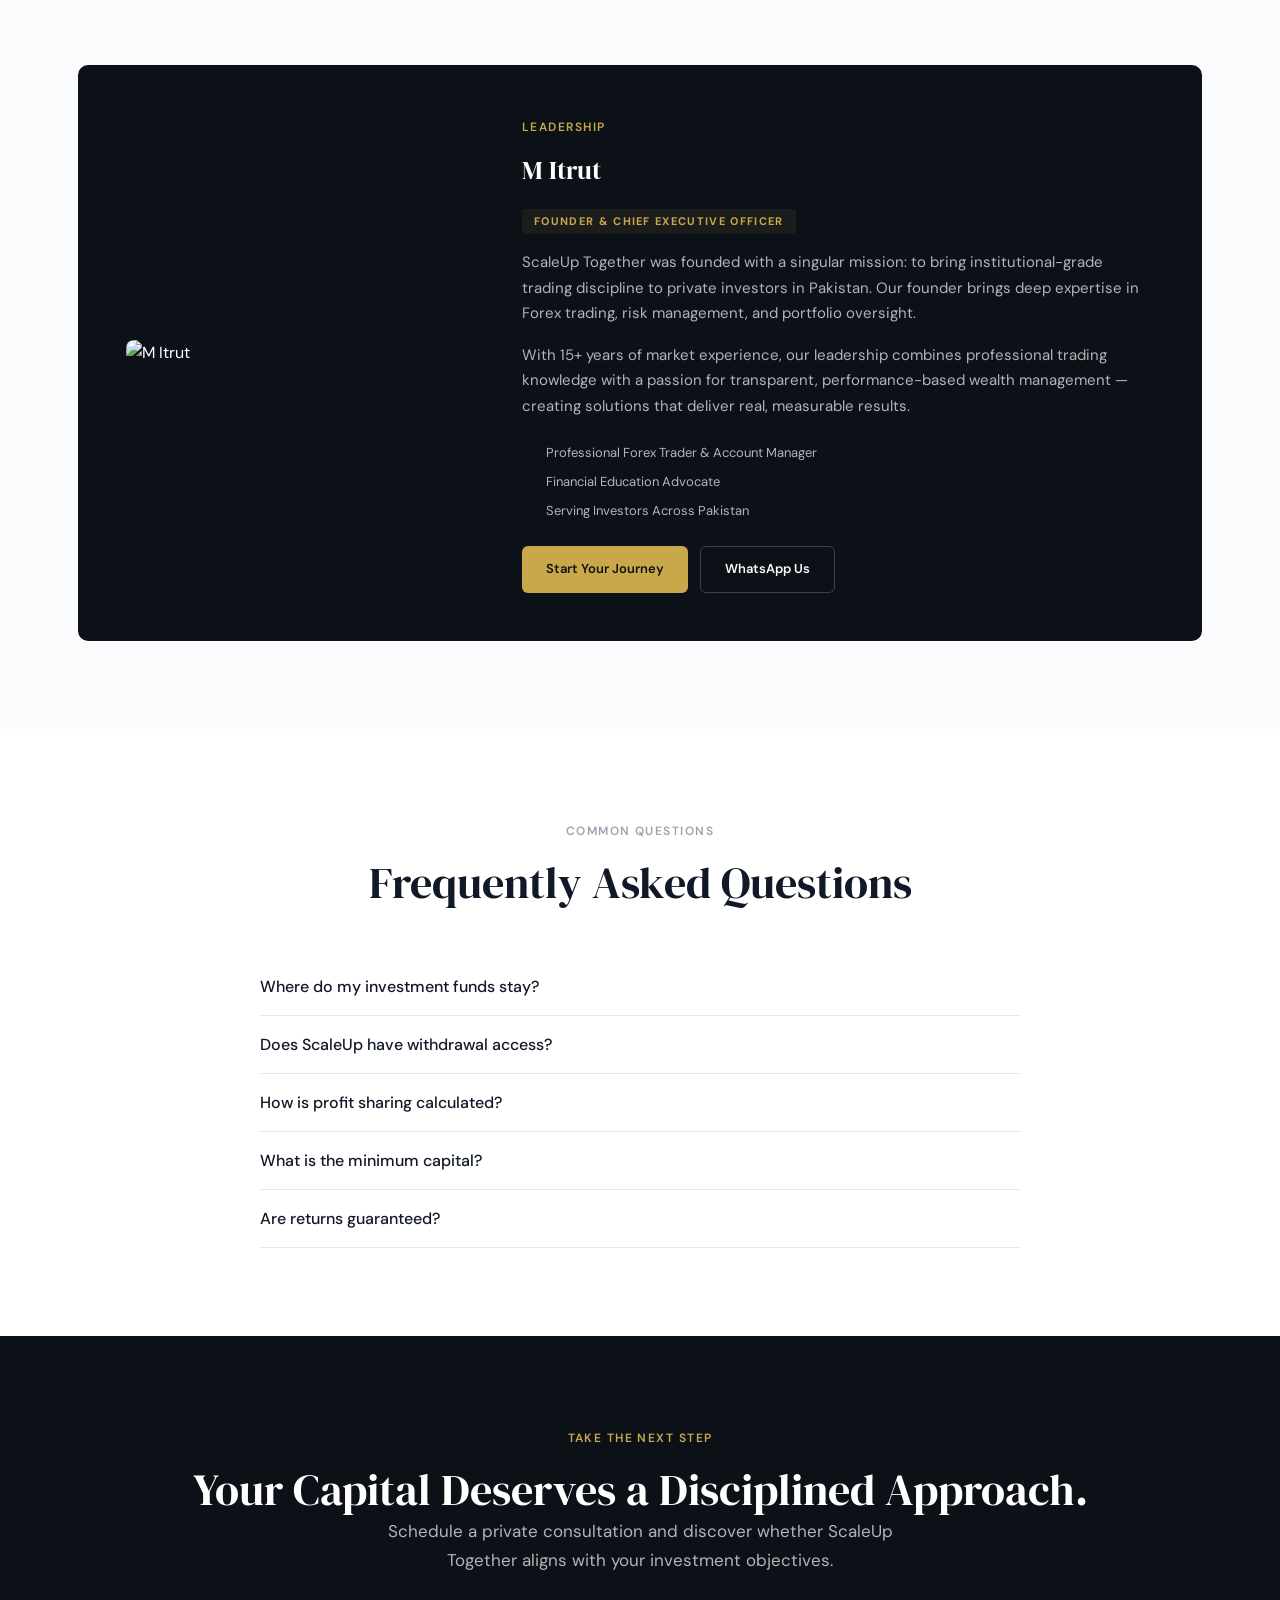
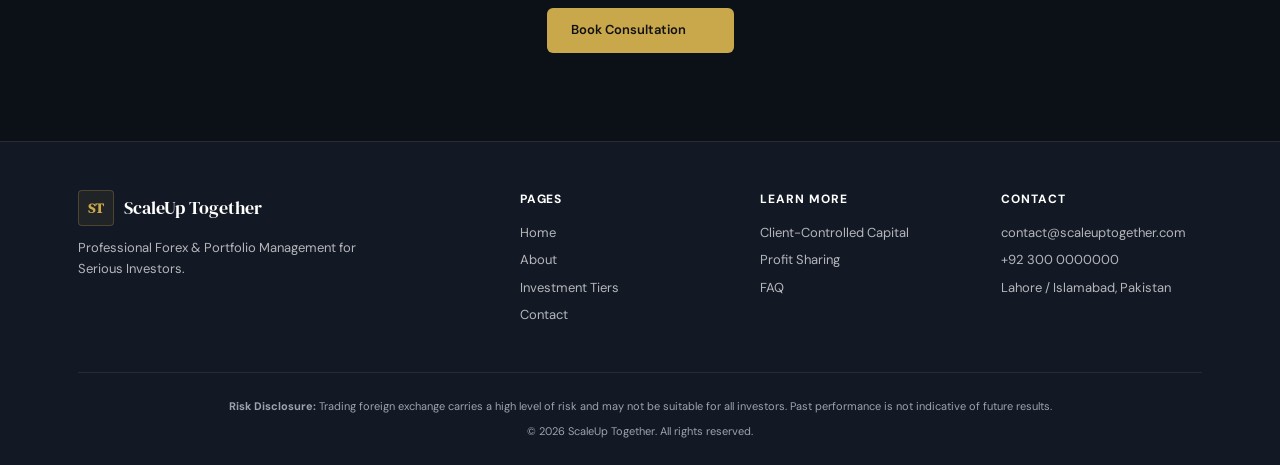
==== commit 68c88e6a: "Switch contact form to a plain POST, close open dropdowns when header auto-hides, rename founder to " ====
--- a/legacy-editorial-version/index.html
+++ b/legacy-editorial-version/index.html
@@ -114,7 +114,7 @@
       <div class="card anim">
         <div class="card-icon"><i data-lucide="award"></i></div>
         <h4>15+ Years Experience</h4>
-        <p>Led by market strategist Itrut Malik with deep experience navigating complex financial cycles.</p>
+        <p>Led by market strategist M Itrut with deep experience navigating complex financial cycles.</p>
       </div>
       <div class="card anim">
         <div class="card-icon"><i data-lucide="shield-check"></i></div>
@@ -192,10 +192,10 @@
 <section class="sec sec-light" id="founder">
   <div class="wrap">
     <div class="founder-block anim">
-      <div class="founder-img"><img src="assets/founder.png" alt="Itrut Malik"></div>
+      <div class="founder-img"><img src="assets/founder.png" alt="M Itrut"></div>
       <div>
         <div class="tag tag-gold">Leadership</div>
-        <h3>Itrut Malik</h3>
+        <h3>M Itrut</h3>
         <div class="founder-role">Founder & Chief Executive Officer</div>
         <p class="founder-bio" style="margin-bottom:1rem;">ScaleUp Together was founded with a singular mission: to bring institutional-grade trading discipline to private investors in Pakistan. Our founder brings deep expertise in Forex trading, risk management, and portfolio oversight.</p>
         <p class="founder-bio">With 15+ years of market experience, our leadership combines professional trading knowledge with a passion for transparent, performance-based wealth management — creating solutions that deliver real, measurable results.</p>
